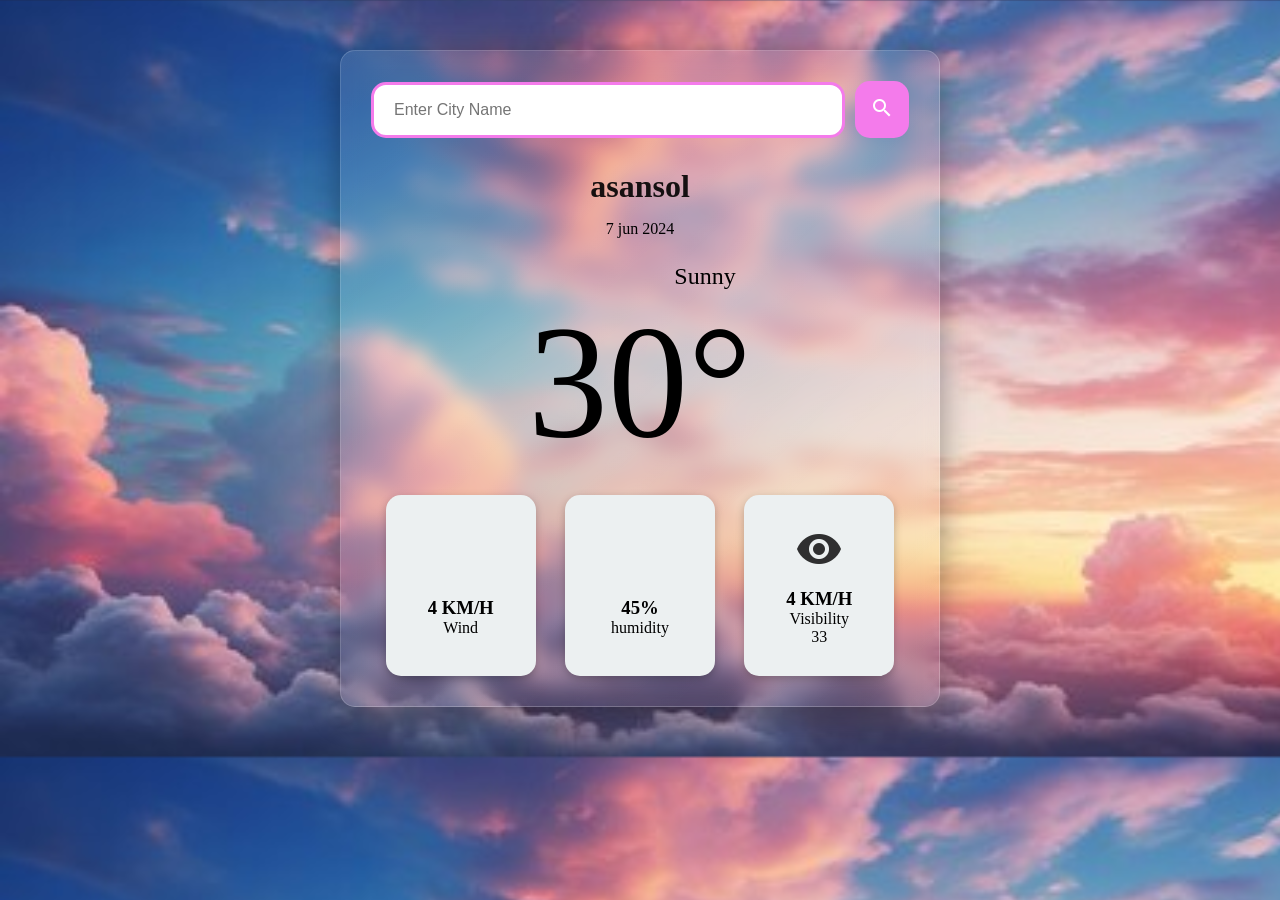
==== index.html @ 0c65f9b2 "Initial commit" ====
<!DOCTYPE html>
<html lang="en">
    <head>
        <meta charset="UTF-8" />
        <meta name="viewport" content="width=device-width, initial-scale=1.0" />
        <link
            rel="stylesheet"
            href="https://fonts.googleapis.com/icon?family=Material+Icons"
        />
        <title>Weather App</title>
        <link rel="stylesheet" href="style.css" />
    </head>        
        
    <body>

        <div class="weather-app">
            <form class="search-form" action="">
                <input
                    class="city-input"
                    type="text"
                    placeholder="Enter City Name"
                />
                <button class="search-btn" type="submit">
                    <i class="material-icons">search</i>
                </button>
            </form>
            <div class="city-date-section">
                <h2 class="city">asansol</h2>
                <p class="date">7 jun 2024</p>
            </div>
            <div class="temperature-info">
                <div class="description">
                    <i class="material-icons">sunny</i>
                    <span class="description-text">Sunny</span> 
                </div>
                <div class="temp">30&#176;</div>
            </div>
            <div class="additional-info">
                <div class="wind-info">
                    <i class="material-icons">air</i>
                    <div>
                        <h3 class="wind-speed">4 KM/H</h3>
                        <p class="wind-label">Wind</p>
                    </div>
                </div>
                <div class="humidity-info">
                    <i class="material-icons">water_drop</i>
                    <div>
                        <h3 class="humidity">45%</h3>
                        <p class="humidity-label">humidity</p>
                    </div>
                </div>
                <div class="visibility-info">
                    <i class="material-icons">visibility</i>
                    <div>
                        <h3 class="visibility-distance">4 KM/H</h3>
                        <p class="visibility">Visibility</p>33
                    </div>
                </div>
            </div>
        </div>

        <script src="script.js"></script>
    </body>
</html>
---- style.css ----
* {
    margin: 0;
    padding: 0;
    box-sizing: border-box;
}

body {
    background-image: url("240_F_681725529_8BCKQWToEgRajmFp9qG1sWqAQivie05X.jpg");
    background-size: cover;
}

.weather-app {
    background: linear-gradient(135deg, rgba(255, 255, 255, 0.1), rgba(255, 255, 255, 0));
    backdrop-filter: blur(10px);
    -webkit-backdrop-filter: blur(10px);
    border-radius: 20px;
    border:1px solid rgba(255, 255, 255, 0.18);
    box-shadow: 0 8px 32px 0 rgba(0, 0, 0, 0.37);
    max-width: 600px;
    margin: 50px auto;
    padding: 30px;
    border-radius: 15px;
}

.search-form {
   
    display: flex;
    align-items: center;
}

input[type="text"] {
    
    flex: 1;
    padding: 20px;
    border: 3px solid #f47beb;
    border-radius: 15px;
    font-size: 1rem;
    height: 3.5rem;
}

.search-btn {
    background-color: #f47beb;
    border: none;
    padding: 15px;
    border-radius: 15px;
    cursor: pointer;
    color: white;
    margin-left: 10px;
    transition: backgroung-color 0.3s ease;
}

.search-btn:hover {
    background-color:rgb(243, 143, 201)
}

.city-date-section {
    margin-top: 30px;
    display: flex;
    align-items: center;
    justify-content: center;
    flex-direction: column;
    gap: 10px;
}

.city-date-section .city {
    font-size: 2rem;
    opacity: 0.9;
}

.city-date-section .date {
    background-color:transparent;
    padding: 5px 10px;
    border-radius: 15px;
}

.temperature-info {
    margin-top: 20px;
    display: flex;
    align-items: center;
    justify-content: center;
    flex-direction: column;
}

.temperature-info .temp {
    font-size: 10rem;
}

.temperature-info .description {
    display: flex;
    align-items: center;
    justify-content: center;
    gap: 10px;
}

.temperature-info .description i {
    font-size: 1.5rem;
    opacity: 0.8;
}

.temperature-info .description span {
    font-size: 1.5rem;
}

.additional-info {
    margin-top: 20px;
    display: flex;
    justify-content: space-around;
}

.wind-info,
.humidity-info,
.visibility-info {
    background-color: #ecf0f1;
    width: 150px;
    display: flex;
    align-items: center;
    justify-content: center;
    flex-direction: column;
    gap: 15px;
    border-radius: 15px;
    padding: 30px 20px;
    box-shadow: rgba(0, 0, 0, 0.24) 0px 3px 8px;
}

.additional-info .material-icons {
    font-size: 3rem;
    opacity: 0.8;
}

.wind-info div,
.humidity-info div,
.visibility-info div {
    text-align: center;
}
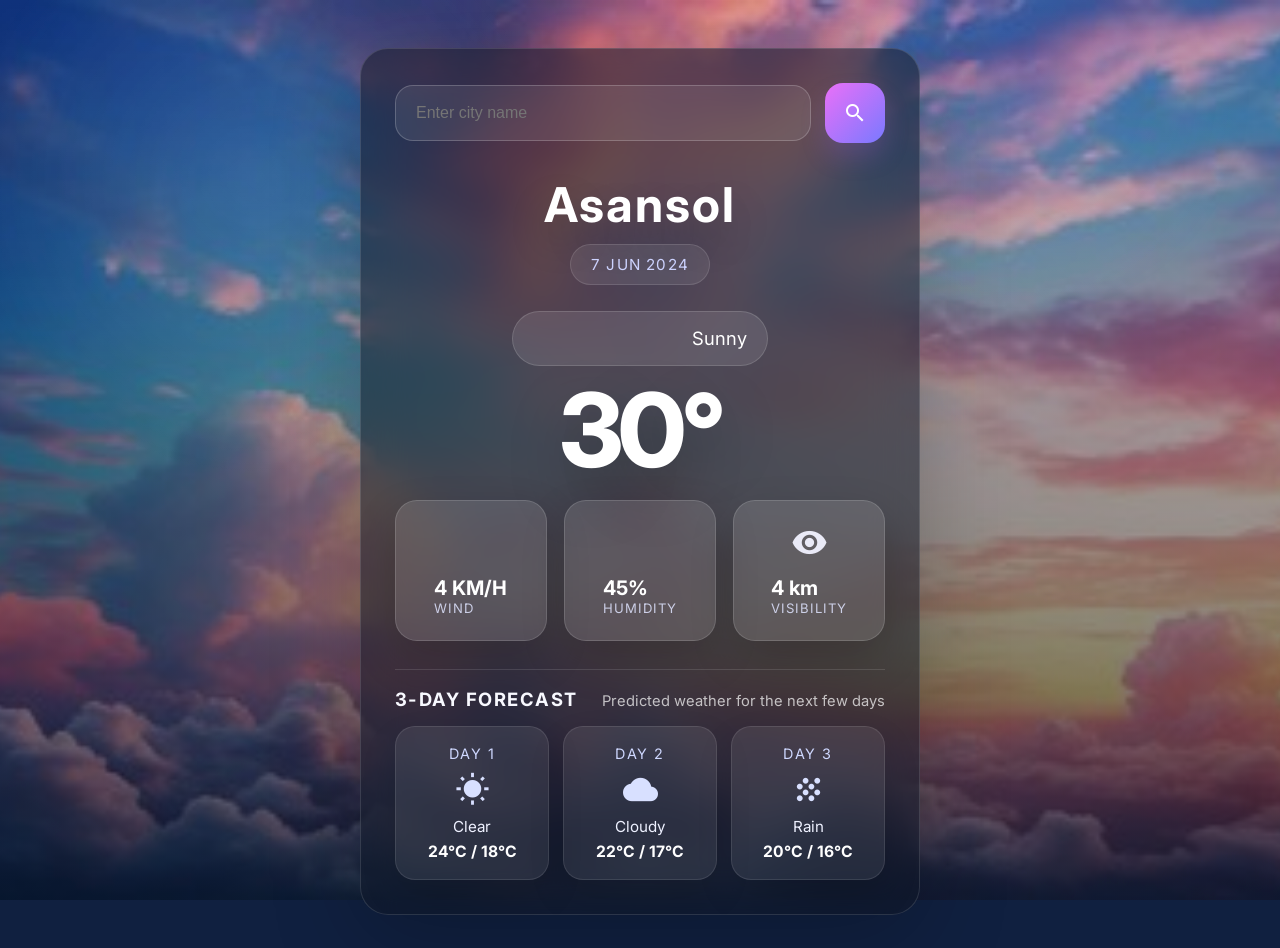
==== commit f7e280f4: "Update weather files" ====
--- a/index.html
+++ b/index.html
@@ -12,13 +12,15 @@
     </head>        
         
     <body>
+        <div class="background-layer bg-layer-1"></div>
+        <div class="background-layer bg-layer-2"></div>
 
         <div class="weather-app">
             <form class="search-form" action="">
                 <input
                     class="city-input"
                     type="text"
-                    placeholder="Enter City Name"
+                    placeholder="Enter city name"
                 />
                 <button class="search-btn" type="submit">
                     <i class="material-icons">search</i>
@@ -53,11 +55,37 @@
                 <div class="visibility-info">
                     <i class="material-icons">visibility</i>
                     <div>
-                        <h3 class="visibility-distance">4 KM/H</h3>
-                        <p class="visibility">Visibility</p>33
+                        <h3 class="visibility-distance">4 km</h3>
+                        <p class="visibility-label">Visibility</p>
                     </div>
                 </div>
             </div>
+            <section class="forecast-section">
+                <div class="forecast-header">
+                    <h3>3-Day Forecast</h3>
+                    <p class="forecast-subtitle">Predicted weather for the next few days</p>
+                </div>
+                <div class="forecast-cards">
+                    <div class="forecast-card day-1">
+                        <p class="forecast-day">Day 1</p>
+                        <i class="material-icons forecast-icon">wb_sunny</i>
+                        <p class="forecast-desc">Clear</p>
+                        <p class="forecast-temp">24°C / 18°C</p>
+                    </div>
+                    <div class="forecast-card day-2">
+                        <p class="forecast-day">Day 2</p>
+                        <i class="material-icons forecast-icon">cloud</i>
+                        <p class="forecast-desc">Cloudy</p>
+                        <p class="forecast-temp">22°C / 17°C</p>
+                    </div>
+                    <div class="forecast-card day-3">
+                        <p class="forecast-day">Day 3</p>
+                        <i class="material-icons forecast-icon">grain</i>
+                        <p class="forecast-desc">Rain</p>
+                        <p class="forecast-temp">20°C / 16°C</p>
+                    </div>
+                </div>
+            </section>
         </div>
 
         <script src="script.js"></script>
--- a/style.css
+++ b/style.css
@@ -1,134 +1,337 @@
+@import url('https://fonts.googleapis.com/css2?family=Inter:wght@400;500;600;700&display=swap');
+
 * {
     margin: 0;
     padding: 0;
     box-sizing: border-box;
 }
 
+html {
+    scroll-behavior: smooth;
+}
+
 body {
+    min-height: 100vh;
+    font-family: 'Inter', sans-serif;
+    color: #ffffff;
+    background-color: #102040;
+    position: relative;
+    overflow-x: hidden;
+}
+
+body::before {
+    content: '';
+    position: fixed;
+    inset: 0;
+    background: radial-gradient(circle at 20% 20%, rgba(255, 255, 255, 0.18), transparent 24%),
+        radial-gradient(circle at 80% 10%, rgba(139, 92, 255, 0.14), transparent 18%);
+    opacity: 0.72;
+    z-index: -1;
+    pointer-events: none;
+}
+
+.background-layer {
+    position: fixed;
+    inset: 0;
+    background-size: cover;
+    background-position: center;
+    background-repeat: no-repeat;
+    filter: brightness(0.95) saturate(1.1) contrast(1.05);
+    transition: opacity 1s ease;
+    opacity: 0;
+    z-index: -2;
+}
+
+.bg-layer-1 {
     background-image: url("240_F_681725529_8BCKQWToEgRajmFp9qG1sWqAQivie05X.jpg");
-    background-size: cover;
+    opacity: 1;
+}
+
+.background-layer::after {
+    content: '';
+    position: absolute;
+    inset: 0;
+    background: linear-gradient(180deg, rgba(6, 18, 30, 0.06), rgba(6, 18, 30, 0.60));
 }
 
 .weather-app {
-    background: linear-gradient(135deg, rgba(255, 255, 255, 0.1), rgba(255, 255, 255, 0));
-    backdrop-filter: blur(10px);
-    -webkit-backdrop-filter: blur(10px);
-    border-radius: 20px;
-    border:1px solid rgba(255, 255, 255, 0.18);
-    box-shadow: 0 8px 32px 0 rgba(0, 0, 0, 0.37);
-    max-width: 600px;
-    margin: 50px auto;
-    padding: 30px;
-    border-radius: 15px;
+    position: relative;
+    z-index: 1;
+    max-width: 560px;
+    margin: 48px auto;
+    padding: 34px;
+    border-radius: 28px;
+    background: rgba(15, 22, 38, 0.52);
+    border: 1px solid rgba(255, 255, 255, 0.12);
+    box-shadow: 0 24px 90px rgba(0, 0, 0, 0.22);
+    backdrop-filter: blur(22px);
+    animation: floatCard 16s ease-in-out infinite;
 }
 
 .search-form {
-   
-    display: flex;
-    align-items: center;
-}
-
-input[type="text"] {
-    
+    display: flex;
+    gap: 0.9rem;
+    align-items: center;
+    flex-wrap: wrap;
+    justify-content: center;
+}
+
+.city-input {
     flex: 1;
-    padding: 20px;
-    border: 3px solid #f47beb;
-    border-radius: 15px;
+    min-width: 220px;
+    padding: 18px 20px;
+    border: 1px solid rgba(255, 255, 255, 0.2);
+    border-radius: 18px;
     font-size: 1rem;
-    height: 3.5rem;
+    color: #ffffff;
+    background: rgba(255, 255, 255, 0.08);
+    outline: none;
+    transition: border-color 0.24s ease, transform 0.24s ease, box-shadow 0.24s ease;
+}
+
+.city-input:focus {
+    border-color: #9a7bff;
+    box-shadow: 0 0 0 8px rgba(154, 123, 255, 0.14);
+    transform: translateY(-1px);
 }
 
 .search-btn {
-    background-color: #f47beb;
+    width: 60px;
+    height: 60px;
+    display: grid;
+    place-items: center;
+    background: linear-gradient(135deg, #ea70f8, #7979ff);
     border: none;
-    padding: 15px;
-    border-radius: 15px;
+    border-radius: 18px;
     cursor: pointer;
     color: white;
-    margin-left: 10px;
-    transition: backgroung-color 0.3s ease;
+    transition: transform 0.25s ease, box-shadow 0.25s ease, filter 0.25s ease;
+    box-shadow: 0 14px 24px rgba(149, 91, 204, 0.24);
 }
 
 .search-btn:hover {
-    background-color:rgb(243, 143, 201)
+    transform: translateY(-2px);
+    box-shadow: 0 20px 32px rgba(149, 91, 204, 0.3);
+    filter: brightness(1.05);
 }
 
 .city-date-section {
-    margin-top: 30px;
-    display: flex;
-    align-items: center;
-    justify-content: center;
+    margin-top: 32px;
+    display: flex;
     flex-direction: column;
+    align-items: center;
     gap: 10px;
+    text-align: center;
 }
 
 .city-date-section .city {
-    font-size: 2rem;
-    opacity: 0.9;
+    font-size: clamp(2rem, 4vw, 3rem);
+    letter-spacing: 0.04em;
+    font-weight: 700;
+    text-transform: capitalize;
+    text-shadow: 0 18px 42px rgba(0, 0, 0, 0.24);
 }
 
 .city-date-section .date {
-    background-color:transparent;
-    padding: 5px 10px;
-    border-radius: 15px;
+    padding: 10px 20px;
+    border-radius: 999px;
+    background: rgba(255, 255, 255, 0.08);
+    border: 1px solid rgba(255, 255, 255, 0.12);
+    font-size: 0.95rem;
+    letter-spacing: 0.08em;
+    text-transform: uppercase;
+    color: #cdd3ff;
 }
 
 .temperature-info {
-    margin-top: 20px;
-    display: flex;
-    align-items: center;
-    justify-content: center;
+    margin-top: 26px;
+    display: flex;
     flex-direction: column;
+    align-items: center;
+    gap: 18px;
 }
 
 .temperature-info .temp {
-    font-size: 10rem;
+    font-size: clamp(4rem, 8vw, 7.5rem);
+    font-weight: 800;
+    line-height: 0.9;
+    letter-spacing: -0.05em;
+    text-shadow: 0 24px 60px rgba(0, 0, 0, 0.28);
 }
 
 .temperature-info .description {
     display: flex;
     align-items: center;
-    justify-content: center;
-    gap: 10px;
+    gap: 14px;
+    padding: 12px 20px;
+    border-radius: 999px;
+    background: rgba(255, 255, 255, 0.1);
+    border: 1px solid rgba(255, 255, 255, 0.14);
 }
 
 .temperature-info .description i {
-    font-size: 1.5rem;
-    opacity: 0.8;
+    font-size: 1.8rem;
+    opacity: 0.95;
 }
 
 .temperature-info .description span {
-    font-size: 1.5rem;
+    font-size: 1.15rem;
+    text-transform: capitalize;
 }
 
 .additional-info {
-    margin-top: 20px;
-    display: flex;
-    justify-content: space-around;
+    margin-top: 24px;
+    display: flex;
+    flex-wrap: wrap;
+    justify-content: space-between;
+    gap: 16px;
 }
 
 .wind-info,
 .humidity-info,
 .visibility-info {
-    background-color: #ecf0f1;
-    width: 150px;
+    background: rgba(255, 255, 255, 0.12);
+    width: calc(33% - 10px);
+    min-width: 150px;
     display: flex;
     align-items: center;
     justify-content: center;
     flex-direction: column;
-    gap: 15px;
-    border-radius: 15px;
-    padding: 30px 20px;
-    box-shadow: rgba(0, 0, 0, 0.24) 0px 3px 8px;
+    gap: 14px;
+    border-radius: 22px;
+    padding: 24px 18px;
+    border: 1px solid rgba(255, 255, 255, 0.14);
+    box-shadow: 0 18px 44px rgba(0, 0, 0, 0.18);
+    transition: transform 0.28s ease, background 0.28s ease;
+}
+
+.wind-info:hover,
+.humidity-info:hover,
+.visibility-info:hover {
+    transform: translateY(-4px);
+    background: rgba(255, 255, 255, 0.18);
 }
 
 .additional-info .material-icons {
-    font-size: 3rem;
-    opacity: 0.8;
-}
-
-.wind-info div,
-.humidity-info div,
-.visibility-info div {
+    font-size: 2.3rem;
+    opacity: 0.95;
+    color: #f2f2ff;
+}
+
+.wind-info h3,
+.humidity-info h3,
+.visibility-info h3 {
+    font-size: 1.25rem;
+    font-weight: 700;
+}
+
+.wind-info p,
+.humidity-info p,
+.visibility-info p {
+    opacity: 0.85;
+    text-transform: uppercase;
+    letter-spacing: 0.08em;
+    font-size: 0.82rem;
+    color: #dfe4ff;
+}
+
+.forecast-section {
+    margin-top: 28px;
+    padding: 18px 0 0;
+    border-top: 1px solid rgba(255, 255, 255, 0.12);
+}
+
+.forecast-header {
+    display: flex;
+    justify-content: space-between;
+    align-items: baseline;
+    gap: 12px;
+    flex-wrap: wrap;
+}
+
+.forecast-header h3 {
+    font-size: 1.15rem;
+    letter-spacing: 0.08em;
+    text-transform: uppercase;
+    color: #f8f9ff;
+}
+
+.forecast-subtitle {
+    color: rgba(255, 255, 255, 0.7);
+    font-size: 0.92rem;
+}
+
+.forecast-cards {
+    margin-top: 16px;
+    display: grid;
+    grid-template-columns: repeat(3, minmax(120px, 1fr));
+    gap: 14px;
+}
+
+.forecast-card {
+    background: rgba(255, 255, 255, 0.08);
+    border: 1px solid rgba(255, 255, 255, 0.1);
+    border-radius: 20px;
+    padding: 18px 14px;
     text-align: center;
-}+    box-shadow: 0 16px 36px rgba(0, 0, 0, 0.12);
+}
+
+.forecast-day {
+    font-size: 0.9rem;
+    letter-spacing: 0.1em;
+    text-transform: uppercase;
+    color: #cfd8ff;
+    margin-bottom: 10px;
+}
+
+.forecast-icon {
+    font-size: 2.2rem;
+    color: #d8e0ff;
+    margin-bottom: 10px;
+}
+
+.forecast-desc {
+    font-size: 0.95rem;
+    margin-bottom: 6px;
+    color: #eef1ff;
+    text-transform: capitalize;
+}
+
+.forecast-temp {
+    font-size: 0.98rem;
+    font-weight: 700;
+    color: #ffffff;
+}
+
+@media (max-width: 720px) {
+    .forecast-cards {
+        grid-template-columns: 1fr;
+    }
+}
+
+@keyframes floatCard {
+    0%, 100% {
+        transform: translateY(0px);
+    }
+    50% {
+        transform: translateY(-8px);
+    }
+}
+
+@media (max-width: 720px) {
+    .weather-app {
+        margin: 22px 16px;
+    }
+
+    .additional-info {
+        flex-direction: column;
+        gap: 14px;
+    }
+
+    .wind-info,
+    .humidity-info,
+    .visibility-info {
+        width: 100%;
+    }
+}
